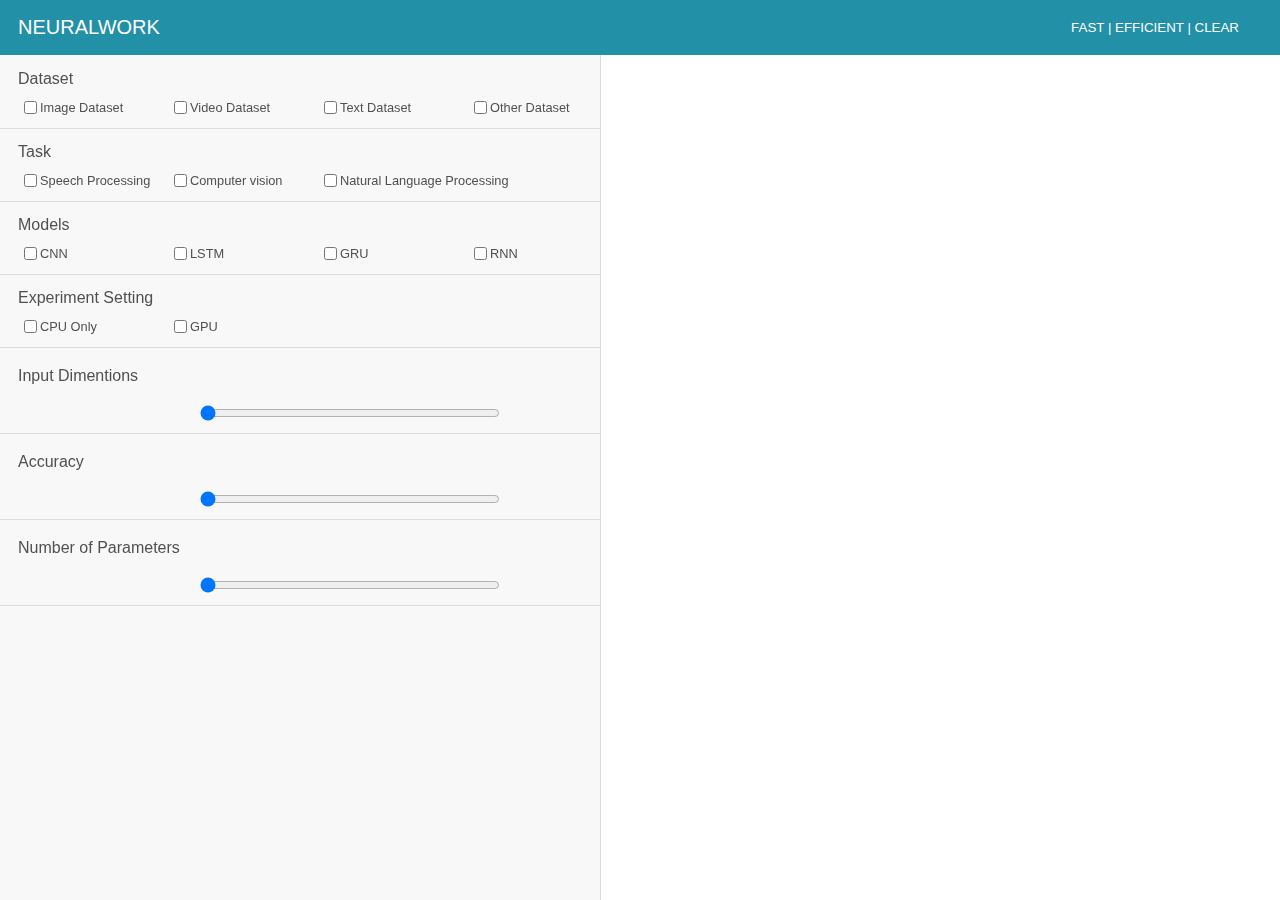
==== front-end/index.html @ 76374b98 "Add files via upload" ====
<!DOCTYPE html>
<html lang="en">
<head>

    <meta charset="utf-8">
    <script src="https://d3js.org/d3.v4.min.js"></script>
    <title>NEURALWORK</title>

    <link rel = "stylesheet" href = "header.css">
    <link rel = "stylesheet" href = "sidebar.css">
    <script type="text/javascript" src="index.js" ></script>
	<!-- <script type="text/javascript" src="reclick.js"></script> -->

</head>

<body>
	<div class="header">
  		<a>NEURALWORK</a>
  		<b><small>FAST | EFFICIENT | CLEAR</small><b>
	</div>

	<!-- The whole sidebar -->
	<div class = "sidebar">
		<!-- filterblock combines category name and filters as a form-->
<!-- 		<div class = 'filter-block'> -->			
			<form  class = 'filter-block' action="/action_page.php">
				<!-- Name of category -->
				<a class = 'sidebar-category'>Dataset</a>
				<!-- Filter -->
				<div class = 'filters'>
					<input class = 'checkbox1' type = 'checkbox' id='Image Dataset' value ='Image Dataset'>
					<label class = 'label1' for='Image Dataset'>Image Dataset</label>

					<input class = 'checkbox2' type = 'checkbox' id='Video Dataset' value ='Video Dataset'>
					<label class = 'label2' for='Video Dataset'>Video Dataset</label>

					<input class = 'checkbox3' type = 'checkbox' id='Text Dataset' value ='Text Dataset'>
					<label class = 'label3' for='Text Dataset'>Text Dataset</label>

					<input class = 'checkbox4' type = 'checkbox' id='Other Dataset' value ='Other Dataset'>
					<label class = 'label4' for='Other Dataset'>Other Dataset</label>
				</div>					
			</form>
<!-- 		</div> -->
			<form  class = 'filter-block' action="/action_page.php">
				<!-- Name of category -->
				<a class = 'sidebar-category'>Task</a>
				<!-- Filter -->
				<div class = 'filters'>
					<!-- checkbox UNFINISHED YET -->
					<input class = 'checkbox1' type = 'checkbox' id='Speech Processing' value ='Speech Processing'>
					<label class = 'label1' for='Speech Processing'>Speech Processing</label>

					<input class = 'checkbox2' type = 'checkbox' id='Computer vision' value ='Computer vision'>
					<label class = 'label2' for='Computer vision'>Computer vision</label>

					<input class = 'checkbox3' type = 'checkbox' id='Natural Language Processing' value ='Natural Language Processing'>
					<label class = 'label3' for='TNatural Language Processing'>Natural Language Processing</label>
				</div>					
			</form>

			<form  class = 'filter-block' action="/action_page.php">
				<!-- Name of category -->
				<a class = 'sidebar-category'>Models</a>
				<!-- Filter -->
				<div class = 'filters'>
					<input onclick="select('CNN')" class = 'checkbox1' type = 'checkbox' id='CNN' value ='CNN'>
					<label class = 'label1' for='CNN'>CNN</label>

					<input onclick="select('LSTM')" class = 'checkbox2' type = 'checkbox' id='LSTM' value ='LSTM'>
					<label class = 'label2' for='LSTM'>LSTM</label>

					<input onclick="select('GRU')" class = 'checkbox3' type = 'checkbox' id='GRU' value ='GRU'>
					<label class = 'label3' for='GRU'>GRU</label>

					<input onclick="select('RNN')" class = 'checkbox4' type = 'checkbox' id='RNN' value ='RNN'>
					<label class = 'label4' for='RNN'>RNN</label>
				</div>					
			</form>

			<form  class = 'filter-block' action="/action_page.php">
				<!-- Name of category -->
				<a class = 'sidebar-category'>Experiment Setting</a>
				<!-- Filter -->
				<div class = 'filters'>
					<input class = 'checkbox1' type = 'checkbox' id='CPU Only' value ='CPU Only'>
					<label class = 'label1' for = 'CPU Only'>CPU Only</label>
					<input class = 'checkbox2' type = 'checkbox' id='GPU' value ='GPU'>
					<label class = 'label2' for='GPU'>GPU</label>
				</div>					
			</form>

			<div>
				<div class = 'drapbar-block'>
					<a class = 'sidebar-category'>Input Dimentions</a>
					<br><br>
					<div id="my_dataviz"></div>
					<input class = 'drag' type="range" name="mySlider" id=mySlider min="10" max ="100" value="0">			
				</div>

				<div class = 'drapbar-block'>
					<a class = 'sidebar-category'>Accuracy</a>
					<br><br>
					<div id="my_dataviz"></div>
					<input class = "drag" type="range" name="mySlider" id=mySlider min="10" max ="100" value="0">			
				</div>

				<div class = 'drapbar-block'>
					<a class = 'sidebar-category'>Number of Parameters</a>
					<br><br>
					<div id="my_dataviz"></div>
					<input class = "drag" type="range" name="mySlider" id=mySlider min="10" max ="100" value="0">			
				</div>
			</div>	
	</div>


	<!-- Right part -->
	<div>
	</div>
</body>
<script>

// set the dimensions and margins of the graph
var margin = {top: 30, right: 30, bottom: 30, left: 50},
    width = 360 - margin.left - margin.right,
    height = 200 - margin.top - margin.bottom;

// append the svg object to the body of the page
var svg = d3.select("#my_dataviz")
  .append("svg")
    .attr("width", width + margin.left + margin.right)
    .attr("height", height +margin.top + margin.bottom)
  .append("g")
    .attr("transform",
          "translate(" + margin.left + "," + margin.top + ")");

// get the data
d3.csv("https://raw.githubusercontent.com/holtzy/data_to_viz/master/Example_dataset/1_OneNum.csv", function(data) {

  // add the x Axis
  var x = d3.scaleLinear()
            .domain([0, 1000])
            .range([0, width]);
  svg.append("g")
      .attr("transform", "translate(0," + height + ")")
      .call(d3.axisBottom(x));

  // add the y Axis
  var y = d3.scaleLinear()
            .range([height, 0])
            .domain([0, 0.01]);
  svg.append("g")
      .call(d3.axisLeft(y));

  // Compute kernel density estimation
  var kde = kernelDensityEstimator(kernelEpanechnikov(7), x.ticks(40))
  var density =  kde( data.map(function(d){  return d.price; }) )

  // Plot the area
  var curve = svg
    .append('g')
    .append("path")
      .attr("class", "mypath")
      .datum(density)
      .attr("fill", "#2290A6")
      .attr("opacity", ".8")
      .attr("stroke", "#505050")
      .attr("stroke-width", 1)
      .attr("stroke-linejoin", "round")
      .attr("d",  d3.line()
        .curve(d3.curveBasis)
          .x(function(d) { return x(d[0]); })
          .y(function(d) { return y(d[1]); })
      );

  // A function that update the chart when slider is moved?
  function updateChart(binNumber) {
    // recompute density estimation
    kde = kernelDensityEstimator(kernelEpanechnikov(7), x.ticks(binNumber))
    density =  kde( data.map(function(d){  return d.price; }) )
    console.log(binNumber)
    console.log(density)

    // update the chart
    curve
      .datum(density)
      .transition()
      .duration(1000)
      .attr("d",  d3.line()
        .curve(d3.curveBasis)
          .x(function(d) { return x(d[0]); })
          .y(function(d) { return y(d[1]); })
      );
  }

  // Listen to the slider?
  d3.select("#mySlider").on("change", function(d){
    selectedValue = this.value
    updateChart(selectedValue)
  })

});


// Function to compute density
function kernelDensityEstimator(kernel, X) {
  return function(V) {
    return X.map(function(x) {
      return [x, d3.mean(V, function(v) { return kernel(x - v); })];
    });
  };
}
function kernelEpanechnikov(k) {
  return function(v) {
    return Math.abs(v /= k) <= 1 ? 0.75 * (1 - v * v) / k : 0;
  };
}

</script>
</html>
---- front-end/header.css ----
/*The body has no margin*/
body {margin:0;}
/* The navigation bar */
.header {
/*  overflow: hidden;*/
  background-color: #2290A6;
  position: fixed; /* Set the navbar to fixed position */
  top: 0; /* Position the navbar at the top of the page */
  width: 100%; /* Full width */
}

/*the header left side*/
.header a {
  float: left;
/*  display: block;*/
  color: white;
  text-align: center;
  padding: 16px 18px;
  text-decoration: none;
  font-family:sans-serif;
  font-size:20px;
}

/*The header right side*/
.header b {
  float: right;
/*  display: block;*/
  color: white;
  text-align: center;
  padding: 18px 18px 5px 5px;
  text-decoration: none;
  font-family:sans-serif;
  font-weight:5;
}

/* Main content */
/*.main {
  margin-top: 30px;  Add a top margin to avoid content overlay 
}*/
---- front-end/sidebar.css ----
body {margin:0;}

.sidebar {
  margin-top: 55px;
  height: 100%;
  width: 600px;
  /*width:35%;*/
  position: fixed;
  z-index: 1;
  left: 0;
  background-color: #F8F8F8;
  overflow-x: hidden;
  /*padding-top: 20px;*/
  box-shadow: -1px 0px 0px 0px #DCDCDC, 1px 0px 0px 0px #DCDCDC;
  font-family: sans-serif;
/*  outline-color: #DCDCDC;
  outline-width: 1px;
  outline-style:dashed;*/
}

.filters{
	position:relative;
	margin-top:10px;
	margin-left:3%;
	margin-bottom:25px;
}

.sidebar-category{
	position:relative;
	font-family: sans-serif;
	margin-left:3%;
	color:#505050;
	font-size:1em;
	font-weight:20;
	/*margin-top:15px;*/
}

.filter-block{
	box-shadow: 0px 1px 0px 0px #DCDCDC;
	margin-top:15px;
	padding-bottom:15px;
}

.drapbar-block{
	box-shadow: 0px 1px 0px 0px #DCDCDC;
	margin-top:20px;
	padding-bottom:30px;
}

.drag{
	positive:relative;
	margin-left:200px;
	margin-bottom:30px;
	width:300px;
}

input{
/*	margin-left:3%;*/
	position:fixed;
}

/*make square same column*/
.checkbox1{
	left:20px;
}

.checkbox2{
	left:170px;
}

.checkbox3{
	left:320px;
}

.checkbox4{
	left:470px;
}

.label1{
	left:40px;
}

.label2{
	left:190px;
}

.label3{
	left:340px;
}

.label4{
	left:490px;
}

#my_dataviz{
	position:relative;
	margin-left:160px;
}
label{
	position:fixed;
/*	margin-left:5%;*/
	font-size:0.8em;
	font-weight:100;
	color:#505050;
	/* To alight the text with checkbox*/
	margin-top:2px;
}
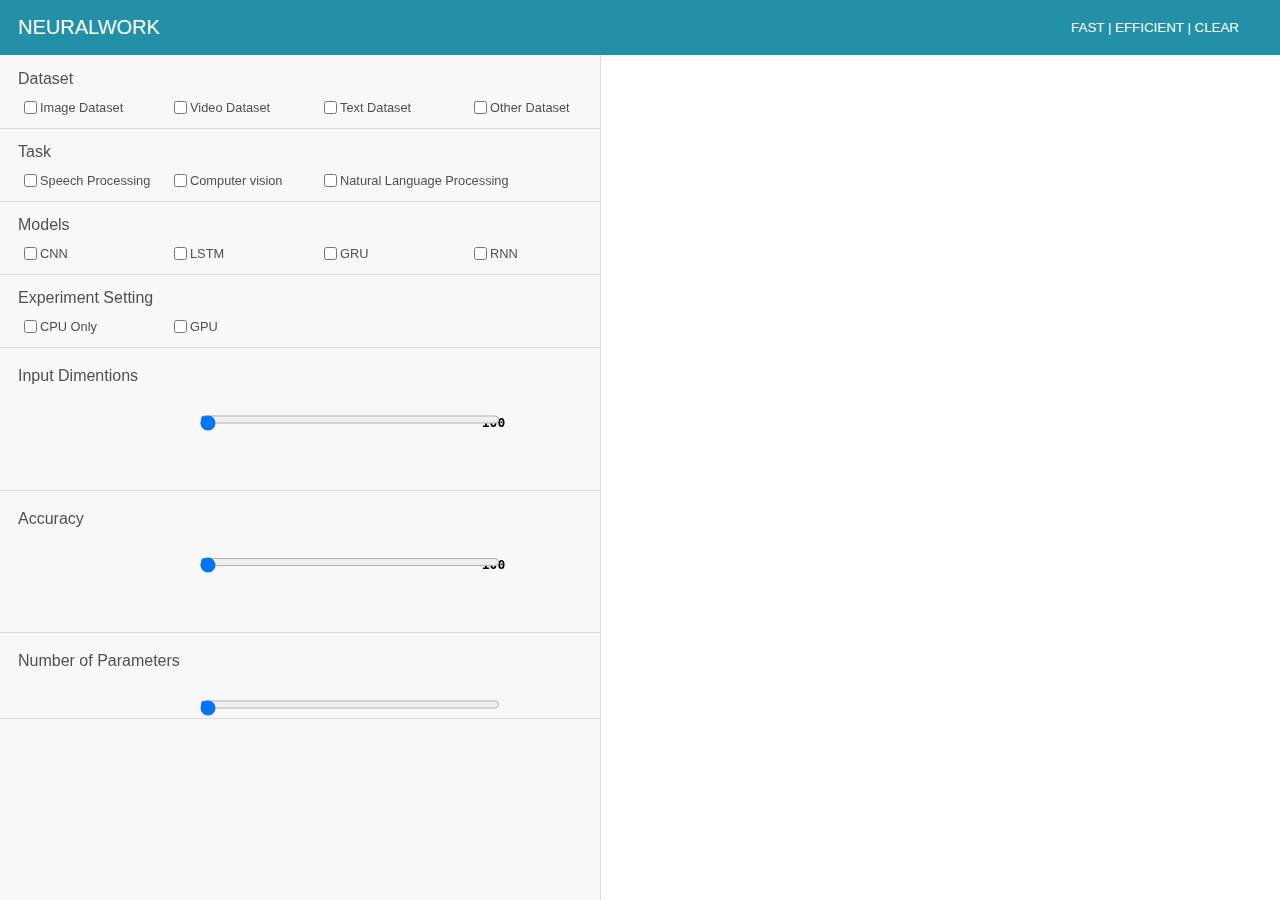
==== commit 63735765: "Add files via upload" ====
--- a/front-end/index.html
+++ b/front-end/index.html
@@ -8,7 +8,7 @@
 
     <link rel = "stylesheet" href = "header.css">
     <link rel = "stylesheet" href = "sidebar.css">
-    <script type="text/javascript" src="index.js" ></script>
+    <!-- <script type="text/javascript" src="index.js" ></script> -->
 	<!-- <script type="text/javascript" src="reclick.js"></script> -->
 
 </head>
@@ -28,16 +28,16 @@
 				<a class = 'sidebar-category'>Dataset</a>
 				<!-- Filter -->
 				<div class = 'filters'>
-					<input class = 'checkbox1' type = 'checkbox' id='Image Dataset' value ='Image Dataset'>
-					<label class = 'label1' for='Image Dataset'>Image Dataset</label>
+					<input onclick = "update('1')" class = 'checkbox1' type = 'checkbox' id='Image Dataset' value ='Image Dataset'>
+					<label  class = 'label1' for='Image Dataset'>Image Dataset</label>
 
-					<input class = 'checkbox2' type = 'checkbox' id='Video Dataset' value ='Video Dataset'>
+					<input onclick = "update('2')" class = 'checkbox2' type = 'checkbox' id='Video Dataset' value ='Video Dataset'>
 					<label class = 'label2' for='Video Dataset'>Video Dataset</label>
 
-					<input class = 'checkbox3' type = 'checkbox' id='Text Dataset' value ='Text Dataset'>
+					<input onclick = "update('3')" class = 'checkbox3' type = 'checkbox' id='Text Dataset' value ='Text Dataset'>
 					<label class = 'label3' for='Text Dataset'>Text Dataset</label>
 
-					<input class = 'checkbox4' type = 'checkbox' id='Other Dataset' value ='Other Dataset'>
+					<input onclick = "update('4')" class = 'checkbox4' type = 'checkbox' id='Other Dataset' value ='Other Dataset'>
 					<label class = 'label4' for='Other Dataset'>Other Dataset</label>
 				</div>					
 			</form>
@@ -95,20 +95,23 @@
 					<a class = 'sidebar-category'>Input Dimentions</a>
 					<br><br>
 					<div id="my_dataviz"></div>
-					<input class = 'drag' type="range" name="mySlider" id=mySlider min="10" max ="100" value="0">			
+					<input class = 'drag' type="range" name="mySlider1" id=mySlider1 min="1" max ="4" value="1">
+					<!-- <h6 class = 'drag' type = "mark">0 &emsp;&emsp;&emsp;&emsp;&emsp;&emsp;&emsp;&emsp;&emsp;100</h6> -->
+					<pre class = 'drag'>0 &emsp;&emsp;&emsp;&emsp;&emsp;&emsp;&emsp;&emsp;&emsp;&emsp;&emsp;&emsp;&emsp;&emsp;&emsp;&emsp;&emsp;&emsp;&emsp;&emsp;&emsp;&emsp;&emsp;&emsp;&emsp;&emsp;&emsp;&emsp;&emsp;&emsp;&emsp;&emsp;&emsp;&emsp;100</pre>			
 				</div>
 
 				<div class = 'drapbar-block'>
 					<a class = 'sidebar-category'>Accuracy</a>
 					<br><br>
-					<div id="my_dataviz"></div>
-					<input class = "drag" type="range" name="mySlider" id=mySlider min="10" max ="100" value="0">			
+					<div id="my_dataviz2"></div>
+					<input class = "drag" type="range" name="mySlider2" id=mySlider2 min="1" max ="4" value="1">
+					<pre class = 'drag'>0 &emsp;&emsp;&emsp;&emsp;&emsp;&emsp;&emsp;&emsp;&emsp;&emsp;&emsp;&emsp;&emsp;&emsp;&emsp;&emsp;&emsp;&emsp;&emsp;&emsp;&emsp;&emsp;&emsp;&emsp;&emsp;&emsp;&emsp;&emsp;&emsp;&emsp;&emsp;&emsp;&emsp;&emsp;100</pre>			
 				</div>
 
 				<div class = 'drapbar-block'>
 					<a class = 'sidebar-category'>Number of Parameters</a>
 					<br><br>
-					<div id="my_dataviz"></div>
+					<div id="my_dataviz3"></div>
 					<input class = "drag" type="range" name="mySlider" id=mySlider min="10" max ="100" value="0">			
 				</div>
 			</div>	
@@ -118,104 +121,16 @@
 	<!-- Right part -->
 	<div>
 	</div>
+	<!-- <script type="text/javascript" src="index.js" ></script> -->
+	<script type="text/javascript" src="searchbox.js" ></script>
+	<!-- <script type="text/javascript" src="slider.js" ></script> -->
+	<!-- <script>
+	d3.csv("searchboxData.csv", function(data) {
+    	for (var i = 0; i < data.length; i++) {
+        	console.log(data[i].Name);
+        	console.log(data[i].Age);
+    	}
+	});
+	</script> -->
 </body>
-<script>
-
-// set the dimensions and margins of the graph
-var margin = {top: 30, right: 30, bottom: 30, left: 50},
-    width = 360 - margin.left - margin.right,
-    height = 200 - margin.top - margin.bottom;
-
-// append the svg object to the body of the page
-var svg = d3.select("#my_dataviz")
-  .append("svg")
-    .attr("width", width + margin.left + margin.right)
-    .attr("height", height +margin.top + margin.bottom)
-  .append("g")
-    .attr("transform",
-          "translate(" + margin.left + "," + margin.top + ")");
-
-// get the data
-d3.csv("https://raw.githubusercontent.com/holtzy/data_to_viz/master/Example_dataset/1_OneNum.csv", function(data) {
-
-  // add the x Axis
-  var x = d3.scaleLinear()
-            .domain([0, 1000])
-            .range([0, width]);
-  svg.append("g")
-      .attr("transform", "translate(0," + height + ")")
-      .call(d3.axisBottom(x));
-
-  // add the y Axis
-  var y = d3.scaleLinear()
-            .range([height, 0])
-            .domain([0, 0.01]);
-  svg.append("g")
-      .call(d3.axisLeft(y));
-
-  // Compute kernel density estimation
-  var kde = kernelDensityEstimator(kernelEpanechnikov(7), x.ticks(40))
-  var density =  kde( data.map(function(d){  return d.price; }) )
-
-  // Plot the area
-  var curve = svg
-    .append('g')
-    .append("path")
-      .attr("class", "mypath")
-      .datum(density)
-      .attr("fill", "#2290A6")
-      .attr("opacity", ".8")
-      .attr("stroke", "#505050")
-      .attr("stroke-width", 1)
-      .attr("stroke-linejoin", "round")
-      .attr("d",  d3.line()
-        .curve(d3.curveBasis)
-          .x(function(d) { return x(d[0]); })
-          .y(function(d) { return y(d[1]); })
-      );
-
-  // A function that update the chart when slider is moved?
-  function updateChart(binNumber) {
-    // recompute density estimation
-    kde = kernelDensityEstimator(kernelEpanechnikov(7), x.ticks(binNumber))
-    density =  kde( data.map(function(d){  return d.price; }) )
-    console.log(binNumber)
-    console.log(density)
-
-    // update the chart
-    curve
-      .datum(density)
-      .transition()
-      .duration(1000)
-      .attr("d",  d3.line()
-        .curve(d3.curveBasis)
-          .x(function(d) { return x(d[0]); })
-          .y(function(d) { return y(d[1]); })
-      );
-  }
-
-  // Listen to the slider?
-  d3.select("#mySlider").on("change", function(d){
-    selectedValue = this.value
-    updateChart(selectedValue)
-  })
-
-});
-
-
-// Function to compute density
-function kernelDensityEstimator(kernel, X) {
-  return function(V) {
-    return X.map(function(x) {
-      return [x, d3.mean(V, function(v) { return kernel(x - v); })];
-    });
-  };
-}
-function kernelEpanechnikov(k) {
-  return function(v) {
-    return Math.abs(v /= k) <= 1 ? 0.75 * (1 - v * v) / k : 0;
-  };
-}
-
-</script>
 </html>--- a/front-end/sidebar.css
+++ b/front-end/sidebar.css
@@ -49,10 +49,20 @@
 
 .drag{
 	positive:relative;
+	padding-top:0.5em;
+	margin-top: 5px;
 	margin-left:200px;
 	margin-bottom:30px;
 	width:300px;
 }
+
+/*.tab{
+	positive:relative;
+	margin-top: 5px;
+	margin-left:200px;
+	margin-bottom:30px;
+	width:300px;
+}*/
 
 input{
 /*	margin-left:3%;*/
@@ -105,3 +115,9 @@
 	/* To alight the text with checkbox*/
 	margin-top:2px;
 }
+
+pre{
+	padding-top:30px;
+	margin-top:30px;
+}
+
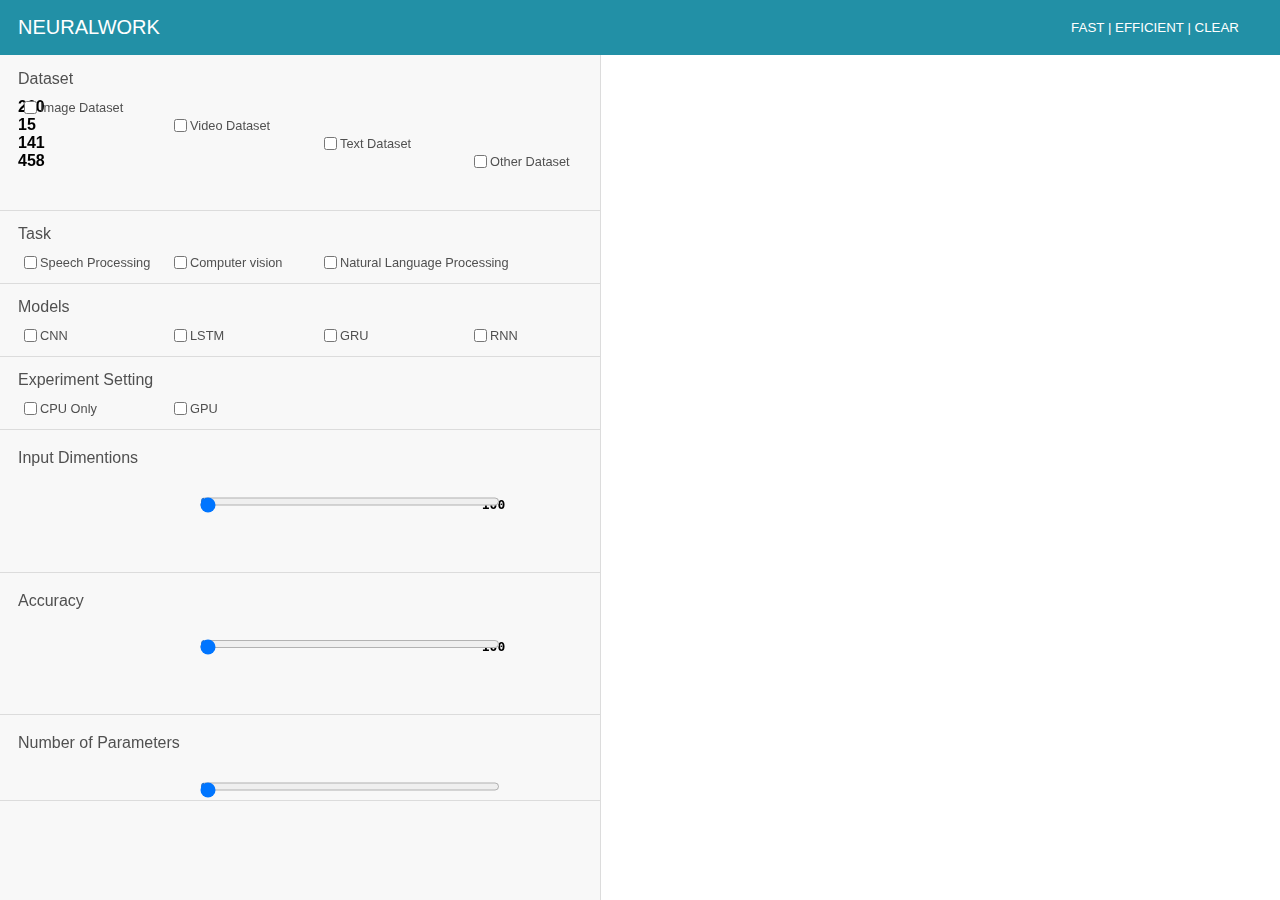
==== commit f3689dda: "Update index.html" ====
--- a/front-end/index.html
+++ b/front-end/index.html
@@ -4,6 +4,16 @@
 
     <meta charset="utf-8">
     <script src="https://d3js.org/d3.v4.min.js"></script>
+    <!-- newly added -->
+    <script src="libraries/p5.min.js"></script>
+  	<script src="libraries/jquery.min.js"></script>
+  	<!-- <script src="libraries/popper.min.js"></script> -->
+  
+  	<script src="libraries/queue.min.js"></script>
+  	<script src="libraries/topojson.min.js"></script>
+  	<script src="libraries/d3.min.js"></script>
+
+  	<!-- newly added end -->
     <title>NEURALWORK</title>
 
     <link rel = "stylesheet" href = "header.css">
@@ -28,17 +38,25 @@
 				<a class = 'sidebar-category'>Dataset</a>
 				<!-- Filter -->
 				<div class = 'filters'>
-					<input onclick = "update('1')" class = 'checkbox1' type = 'checkbox' id='Image Dataset' value ='Image Dataset'>
+					<input onclick = "validate()" class = 'checkbox1' type = 'checkbox' id='Image_dataset' value ='Image Dataset'>
 					<label  class = 'label1' for='Image Dataset'>Image Dataset</label>
+					<text class = 'text1'>260</text>
+					<div id="dataset_image"></div>
 
-					<input onclick = "update('2')" class = 'checkbox2' type = 'checkbox' id='Video Dataset' value ='Video Dataset'>
+					<input onclick = "validate()" class = 'checkbox2' type = 'checkbox' id='Video_dataset' value ='Video Dataset'>
 					<label class = 'label2' for='Video Dataset'>Video Dataset</label>
+					<text class = 'text2'>15</text>
+					<div id="dataset_video"></div>
 
-					<input onclick = "update('3')" class = 'checkbox3' type = 'checkbox' id='Text Dataset' value ='Text Dataset'>
+					<input onclick = "validate()" class = 'checkbox3' type = 'checkbox' id='Text_dataset' value ='Text Dataset'>
 					<label class = 'label3' for='Text Dataset'>Text Dataset</label>
+					<text class = 'text3'>141</text>
+					<div id="dataset_text"></div>
 
-					<input onclick = "update('4')" class = 'checkbox4' type = 'checkbox' id='Other Dataset' value ='Other Dataset'>
+					<input onclick = "validate()" class = 'checkbox4' type = 'checkbox' id='Other_dataset' value ='Other Dataset'>
 					<label class = 'label4' for='Other Dataset'>Other Dataset</label>
+					<text class = 'text4'>458</text>
+					<div id="dataset_other"></div>
 				</div>					
 			</form>
 <!-- 		</div> -->
@@ -122,7 +140,9 @@
 	<div>
 	</div>
 	<!-- <script type="text/javascript" src="index.js" ></script> -->
-	<script type="text/javascript" src="searchbox.js" ></script>
+	<!-- <script type="text/javascript" src="searchbox.js" ></script>
+	<script type="text/javascript" src="searchbox_numberchange.js" ></script> -->
+	<script type="text/javascript" src="checkbox.js" ></script>
 	<!-- <script type="text/javascript" src="slider.js" ></script> -->
 	<!-- <script>
 	d3.csv("searchboxData.csv", function(data) {
@@ -133,4 +153,4 @@
 	});
 	</script> -->
 </body>
-</html>+</html>
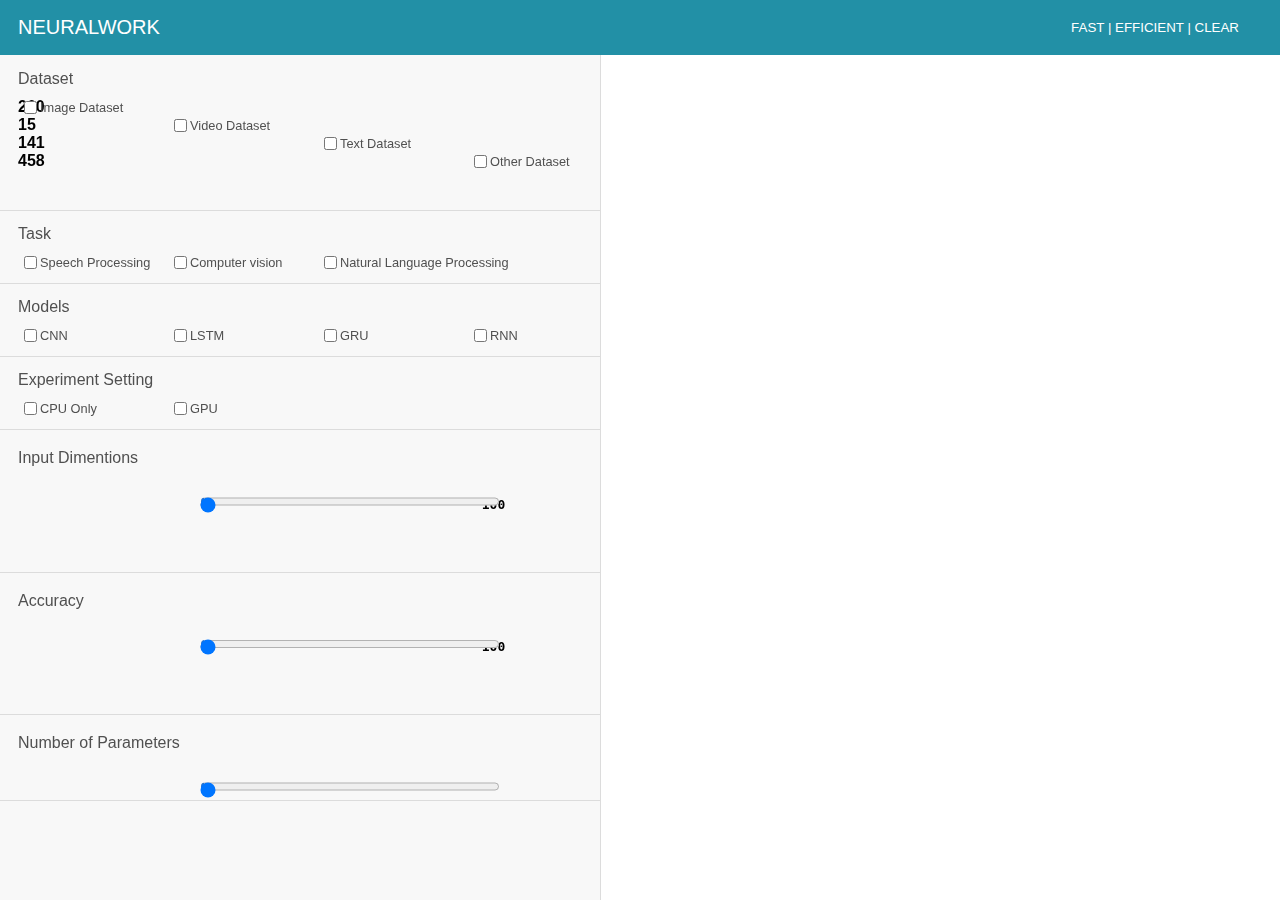
==== commit 813a850e: "added dragbar" ====
--- a/front-end/index.html
+++ b/front-end/index.html
@@ -5,13 +5,13 @@
     <meta charset="utf-8">
     <script src="https://d3js.org/d3.v4.min.js"></script>
     <!-- newly added -->
-    <script src="libraries/p5.min.js"></script>
+<!--     <script src="libraries/p5.min.js"></script>
   	<script src="libraries/jquery.min.js"></script>
-  	<!-- <script src="libraries/popper.min.js"></script> -->
+  	<script src="libraries/popper.min.js"></script>
   
   	<script src="libraries/queue.min.js"></script>
   	<script src="libraries/topojson.min.js"></script>
-  	<script src="libraries/d3.min.js"></script>
+  	<script src="libraries/d3.min.js"></script> -->
 
   	<!-- newly added end -->
     <title>NEURALWORK</title>
@@ -39,21 +39,25 @@
 				<!-- Filter -->
 				<div class = 'filters'>
 					<input onclick = "validate()" class = 'checkbox1' type = 'checkbox' id='Image_dataset' value ='Image Dataset'>
+					<input onclick = "validate()" class = 'checkbox1' type = 'checkbox' id='Image' value ='Image Dataset'>
 					<label  class = 'label1' for='Image Dataset'>Image Dataset</label>
 					<text class = 'text1'>260</text>
 					<div id="dataset_image"></div>
 
 					<input onclick = "validate()" class = 'checkbox2' type = 'checkbox' id='Video_dataset' value ='Video Dataset'>
+					<input onclick = "validate()" class = 'checkbox2' type = 'checkbox' id='Video' value ='Video Dataset'>
 					<label class = 'label2' for='Video Dataset'>Video Dataset</label>
 					<text class = 'text2'>15</text>
 					<div id="dataset_video"></div>
 
 					<input onclick = "validate()" class = 'checkbox3' type = 'checkbox' id='Text_dataset' value ='Text Dataset'>
+					<input onclick = "validate()" class = 'checkbox3' type = 'checkbox' id='Text' value ='Text Dataset'>
 					<label class = 'label3' for='Text Dataset'>Text Dataset</label>
 					<text class = 'text3'>141</text>
 					<div id="dataset_text"></div>
 
 					<input onclick = "validate()" class = 'checkbox4' type = 'checkbox' id='Other_dataset' value ='Other Dataset'>
+					<input onclick = "validate()" class = 'checkbox4' type = 'checkbox' id='Other' value ='Other Dataset'>
 					<label class = 'label4' for='Other Dataset'>Other Dataset</label>
 					<text class = 'text4'>458</text>
 					<div id="dataset_other"></div>
@@ -66,13 +70,13 @@
 				<!-- Filter -->
 				<div class = 'filters'>
 					<!-- checkbox UNFINISHED YET -->
-					<input class = 'checkbox1' type = 'checkbox' id='Speech Processing' value ='Speech Processing'>
+					<input onclick = "validate()" class = 'checkbox1' type = 'checkbox' id='speech' value ='Speech Processing'>
 					<label class = 'label1' for='Speech Processing'>Speech Processing</label>
 
-					<input class = 'checkbox2' type = 'checkbox' id='Computer vision' value ='Computer vision'>
+					<input onclick = "validate()" class = 'checkbox2' type = 'checkbox' id='cv' value ='Computer vision'>
 					<label class = 'label2' for='Computer vision'>Computer vision</label>
 
-					<input class = 'checkbox3' type = 'checkbox' id='Natural Language Processing' value ='Natural Language Processing'>
+					<input onclick = "validate()" class = 'checkbox3' type = 'checkbox' id='nlp' value ='Natural Language Processing'>
 					<label class = 'label3' for='TNatural Language Processing'>Natural Language Processing</label>
 				</div>					
 			</form>
@@ -82,16 +86,16 @@
 				<a class = 'sidebar-category'>Models</a>
 				<!-- Filter -->
 				<div class = 'filters'>
-					<input onclick="select('CNN')" class = 'checkbox1' type = 'checkbox' id='CNN' value ='CNN'>
+					<input onclick = "validate()" class = 'checkbox1' type = 'checkbox' id='CNN' value ='CNN'>
 					<label class = 'label1' for='CNN'>CNN</label>
 
-					<input onclick="select('LSTM')" class = 'checkbox2' type = 'checkbox' id='LSTM' value ='LSTM'>
+					<input onclick = "validate()" class = 'checkbox2' type = 'checkbox' id='LSTM' value ='LSTM'>
 					<label class = 'label2' for='LSTM'>LSTM</label>
 
-					<input onclick="select('GRU')" class = 'checkbox3' type = 'checkbox' id='GRU' value ='GRU'>
+					<input onclick = "validate()" class = 'checkbox3' type = 'checkbox' id='GRU' value ='GRU'>
 					<label class = 'label3' for='GRU'>GRU</label>
 
-					<input onclick="select('RNN')" class = 'checkbox4' type = 'checkbox' id='RNN' value ='RNN'>
+					<input onclick = "validate()" class = 'checkbox4' type = 'checkbox' id='RNN' value ='RNN'>
 					<label class = 'label4' for='RNN'>RNN</label>
 				</div>					
 			</form>
@@ -101,9 +105,9 @@
 				<a class = 'sidebar-category'>Experiment Setting</a>
 				<!-- Filter -->
 				<div class = 'filters'>
-					<input class = 'checkbox1' type = 'checkbox' id='CPU Only' value ='CPU Only'>
+					<input onclick = "validate()" class = 'checkbox1' type = 'checkbox' id='CPU Only' value ='CPU Only'>
 					<label class = 'label1' for = 'CPU Only'>CPU Only</label>
-					<input class = 'checkbox2' type = 'checkbox' id='GPU' value ='GPU'>
+					<input onclick = "validate()" class = 'checkbox2' type = 'checkbox' id='GPU' value ='GPU'>
 					<label class = 'label2' for='GPU'>GPU</label>
 				</div>					
 			</form>
@@ -113,7 +117,7 @@
 					<a class = 'sidebar-category'>Input Dimentions</a>
 					<br><br>
 					<div id="my_dataviz"></div>
-					<input class = 'drag' type="range" name="mySlider1" id=mySlider1 min="1" max ="4" value="1">
+					<input onchange = "dragbar_validate()" class = 'drag' type="range" name="DimensionSlider" id=DimensionSlider min="0" max ="6" value="0">
 					<!-- <h6 class = 'drag' type = "mark">0 &emsp;&emsp;&emsp;&emsp;&emsp;&emsp;&emsp;&emsp;&emsp;100</h6> -->
 					<pre class = 'drag'>0 &emsp;&emsp;&emsp;&emsp;&emsp;&emsp;&emsp;&emsp;&emsp;&emsp;&emsp;&emsp;&emsp;&emsp;&emsp;&emsp;&emsp;&emsp;&emsp;&emsp;&emsp;&emsp;&emsp;&emsp;&emsp;&emsp;&emsp;&emsp;&emsp;&emsp;&emsp;&emsp;&emsp;&emsp;100</pre>			
 				</div>
@@ -122,7 +126,7 @@
 					<a class = 'sidebar-category'>Accuracy</a>
 					<br><br>
 					<div id="my_dataviz2"></div>
-					<input class = "drag" type="range" name="mySlider2" id=mySlider2 min="1" max ="4" value="1">
+					<input onchange = "dragbar_validate()" class = "drag" type="range" name="AccuracySlider" id=AccuracySlider min="0" max ="6" value="0">
 					<pre class = 'drag'>0 &emsp;&emsp;&emsp;&emsp;&emsp;&emsp;&emsp;&emsp;&emsp;&emsp;&emsp;&emsp;&emsp;&emsp;&emsp;&emsp;&emsp;&emsp;&emsp;&emsp;&emsp;&emsp;&emsp;&emsp;&emsp;&emsp;&emsp;&emsp;&emsp;&emsp;&emsp;&emsp;&emsp;&emsp;100</pre>			
 				</div>
 
@@ -130,7 +134,7 @@
 					<a class = 'sidebar-category'>Number of Parameters</a>
 					<br><br>
 					<div id="my_dataviz3"></div>
-					<input class = "drag" type="range" name="mySlider" id=mySlider min="10" max ="100" value="0">			
+					<input onchange = "dragbar_validate()" class = "drag" type="range" name="ParameterSlider" id=ParameterSlider min="0" max ="6" value="0">			
 				</div>
 			</div>	
 	</div>
@@ -142,7 +146,7 @@
 	<!-- <script type="text/javascript" src="index.js" ></script> -->
 	<!-- <script type="text/javascript" src="searchbox.js" ></script>
 	<script type="text/javascript" src="searchbox_numberchange.js" ></script> -->
-	<script type="text/javascript" src="checkbox.js" ></script>
+	<script type="text/javascript" src="checkbox_dragbar.js" ></script>
 	<!-- <script type="text/javascript" src="slider.js" ></script> -->
 	<!-- <script>
 	d3.csv("searchboxData.csv", function(data) {
@@ -153,4 +157,4 @@
 	});
 	</script> -->
 </body>
-</html>
+</html>